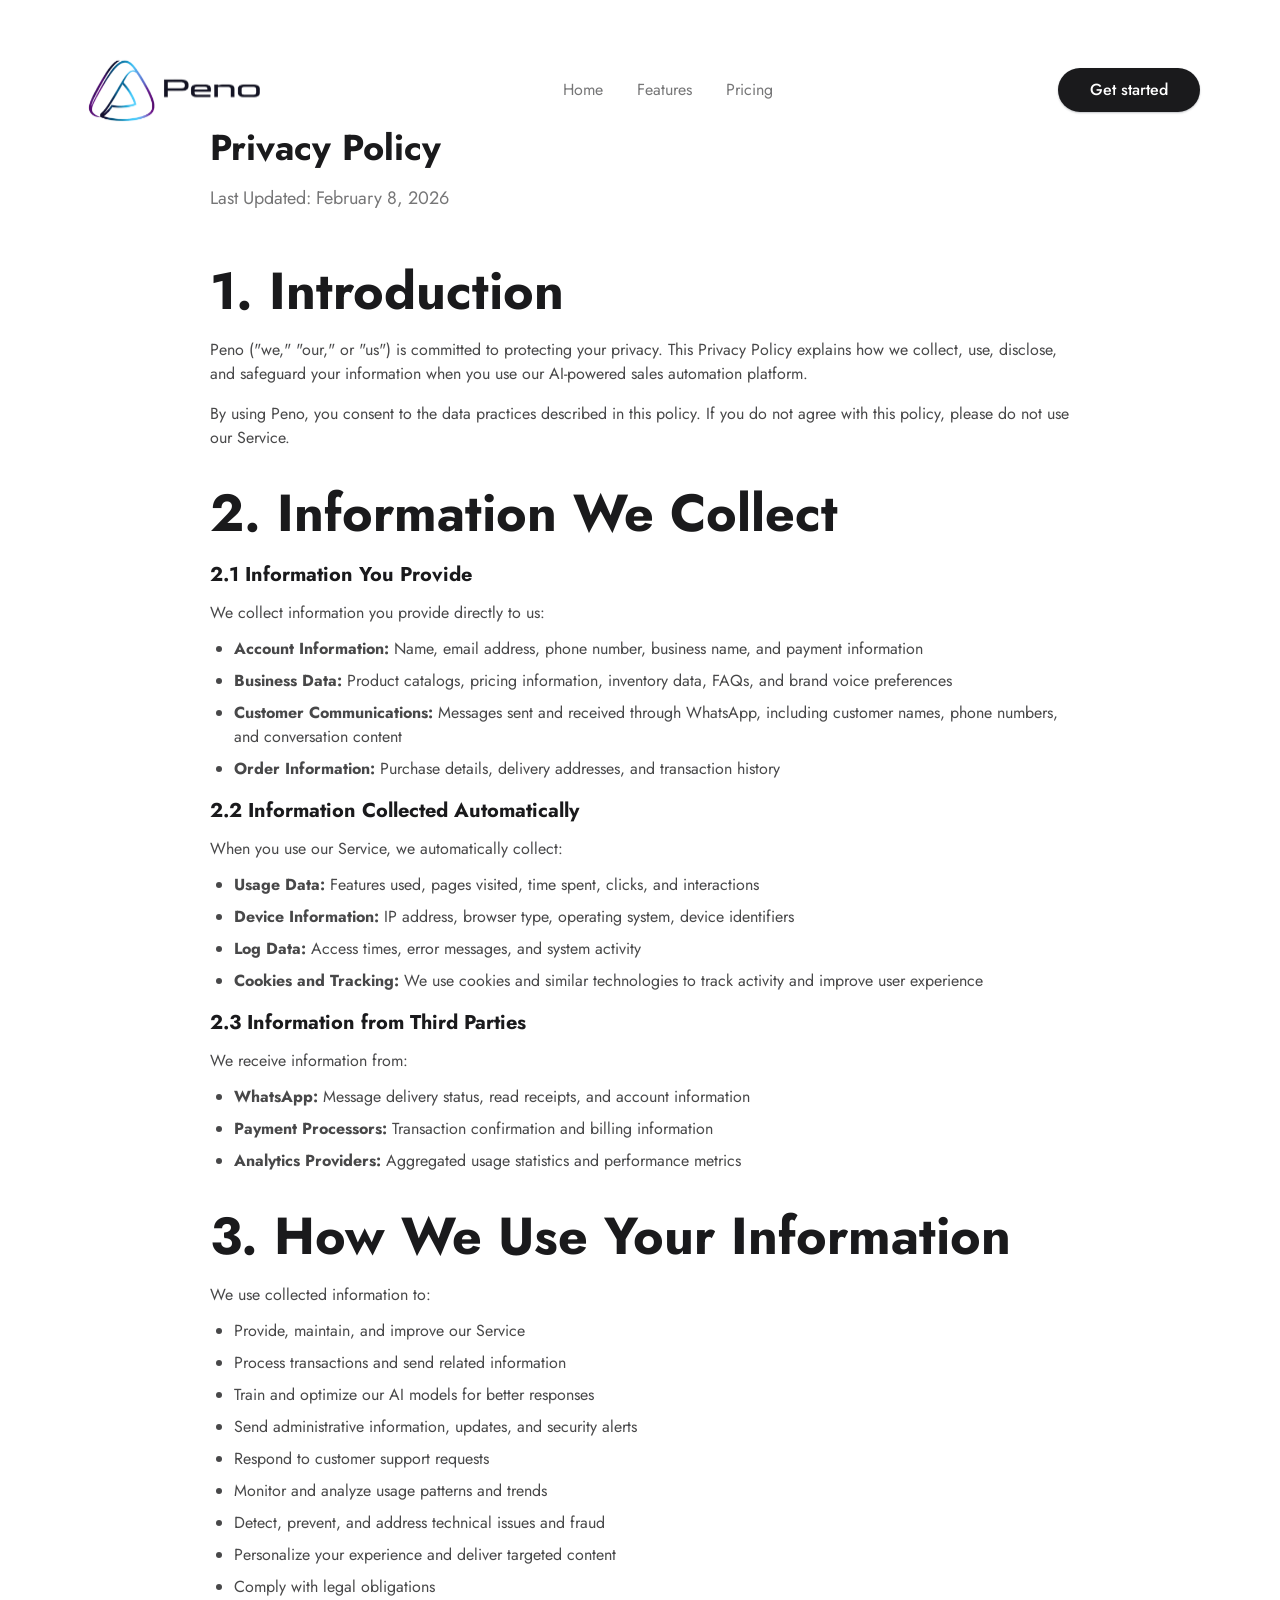
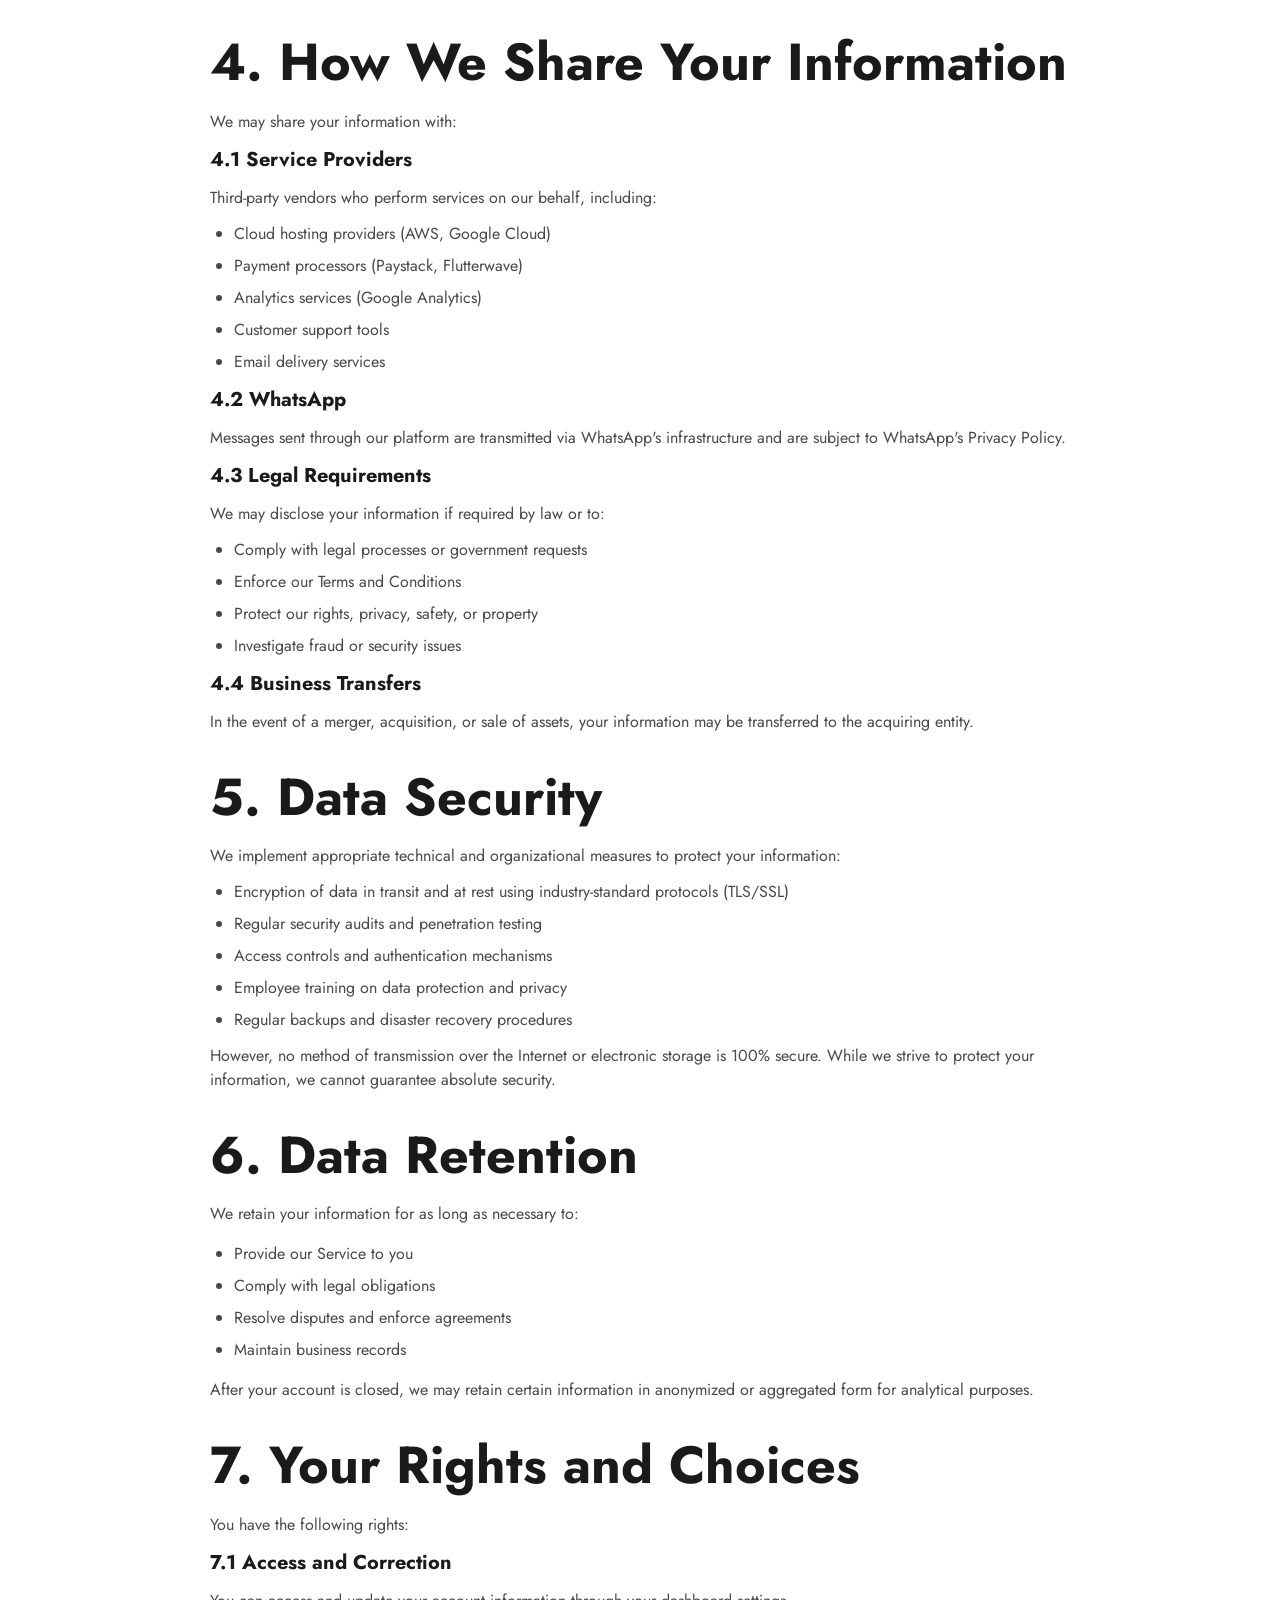
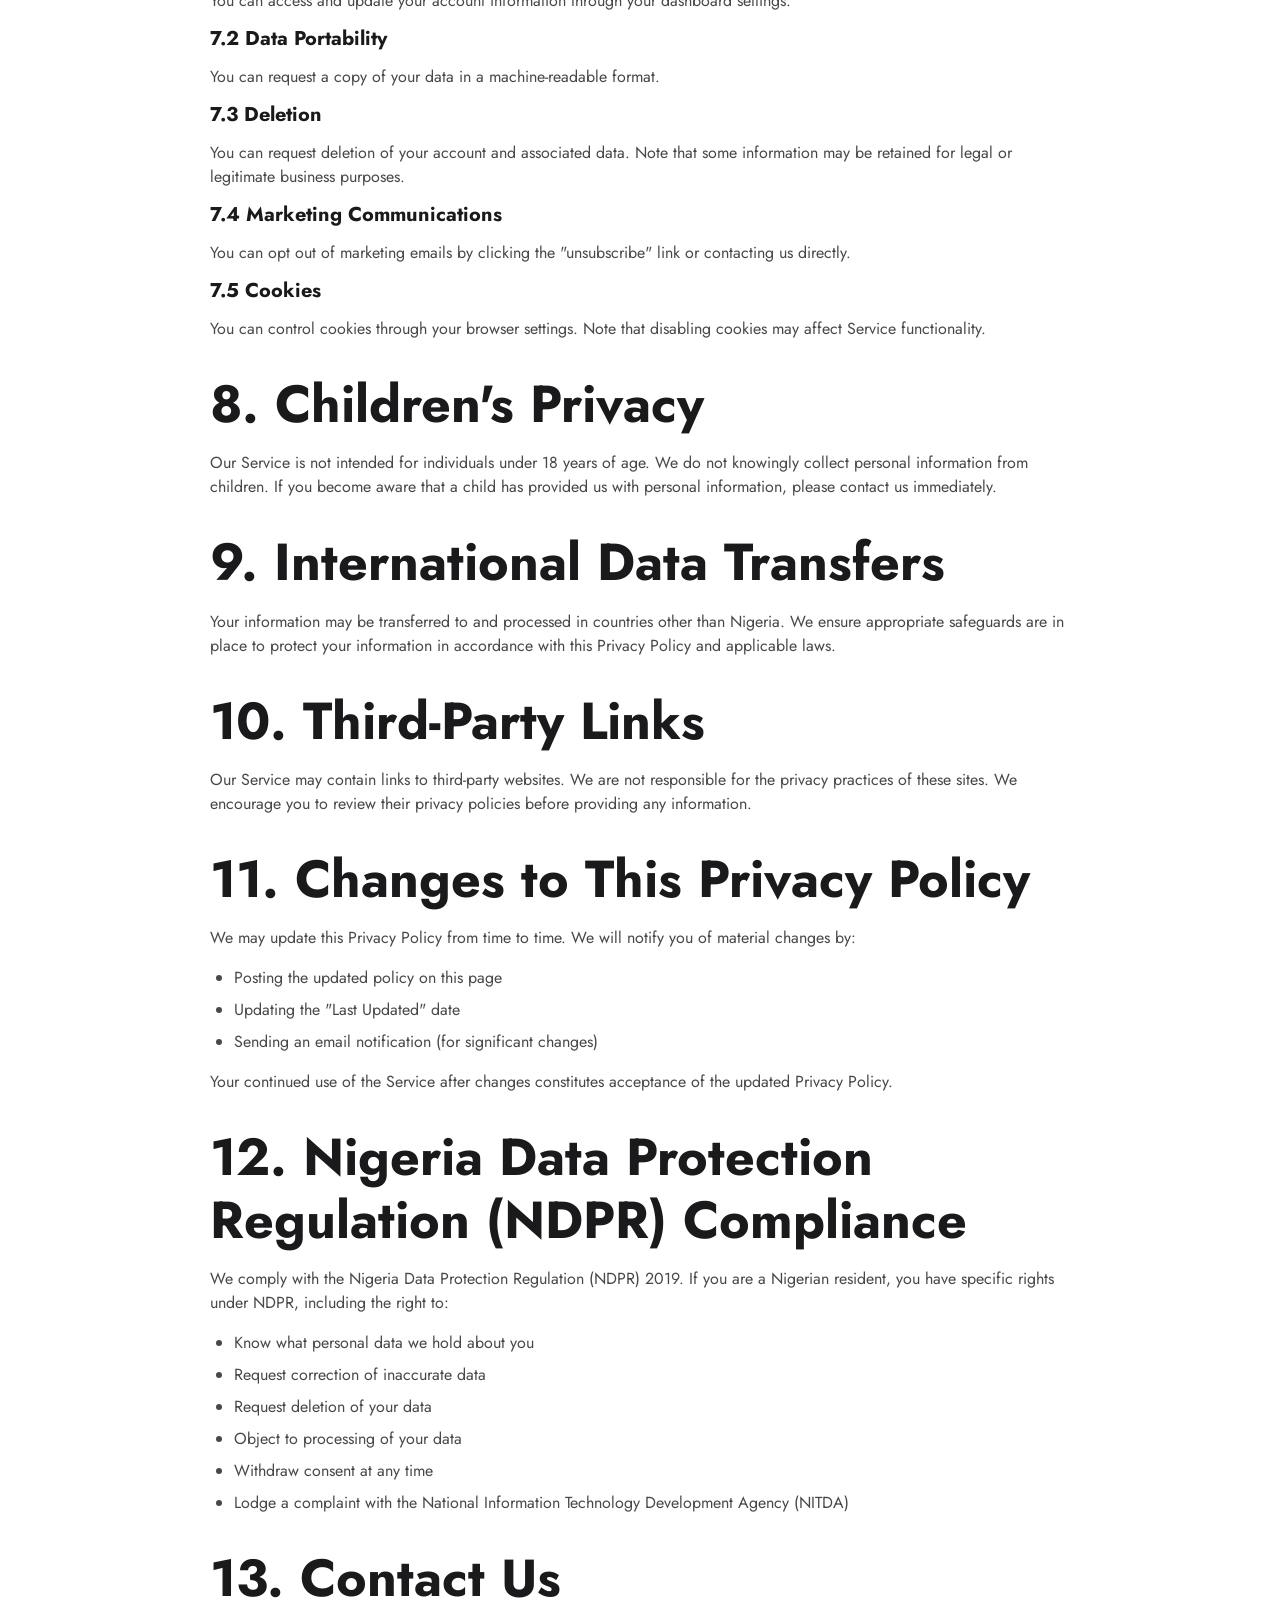
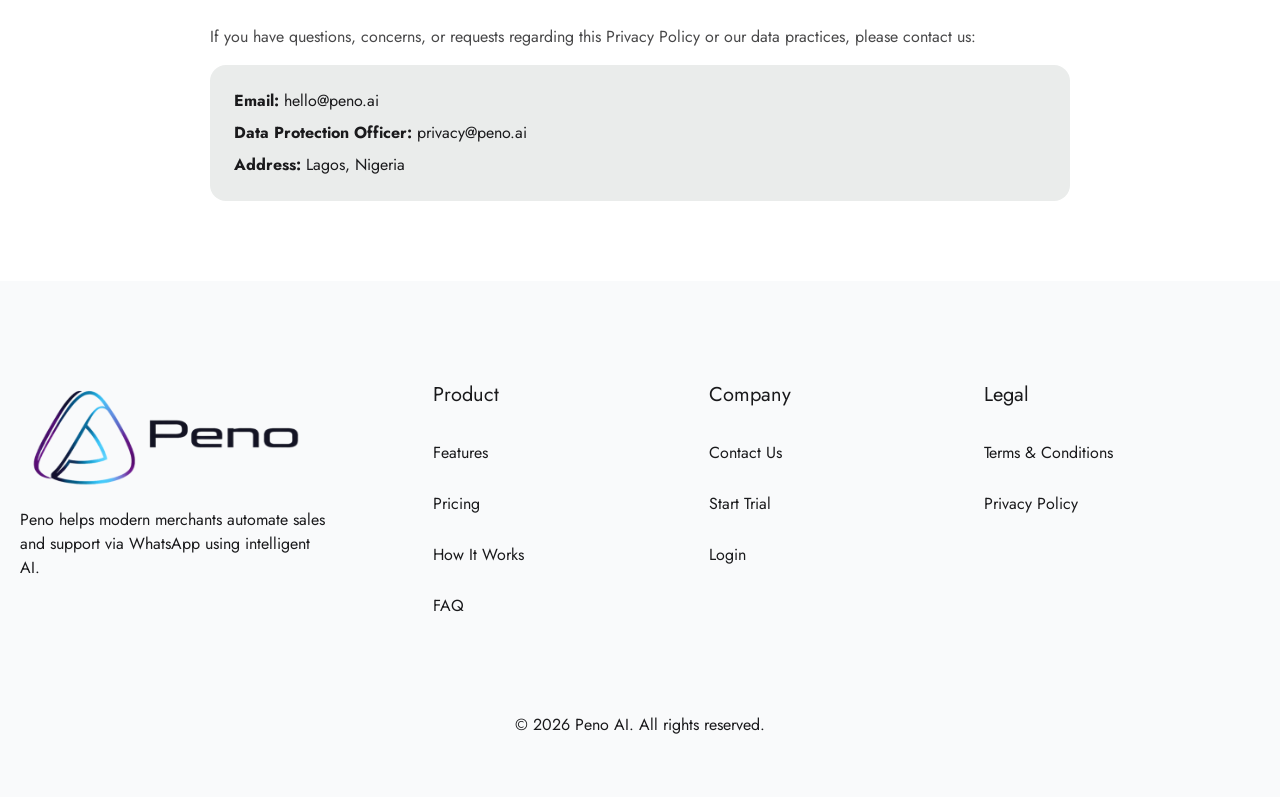
==== privacy.html @ 25784f5c "update" ====
<!DOCTYPE html>
<html lang="en" data-force-theme="light" class="light lenis lenis-smooth">
<head>
    <meta http-equiv="Content-Type" content="text/html; charset=UTF-8">
    
    <title>Privacy Policy | Peno AI</title>
    <meta name="title" content="Privacy Policy | Peno AI">
    <meta name="description" content="Learn how Peno collects, uses, and protects your personal information and business data.">
    <meta name="author" content="Peno Team">

    <link rel="icon" type="image/png" href="img/favicon-96x96.png" sizes="96x96">
    <link rel="icon" type="image/svg+xml" href="img/favicon.svg">
    <link rel="shortcut icon" href="img/favicon.ico">
    <link rel="apple-touch-icon" sizes="180x180" href="img/apple-touch-icon.png">
    <link rel="manifest" href="img/site.webmanifest">
    <link rel="preconnect" href="https://fonts.googleapis.com/">
    <link rel="preconnect" href="https://fonts.gstatic.com/" crossorigin="">
    <link href="css/css2" rel="stylesheet">
    
    <link rel="stylesheet" href="css/main.css">
</head>
<body class="bg-white">

    <!-- Header -->
    <header>
        <div class="header-one lp:!max-w-[1290px] has-top-nav fixed top-13.5 left-1/2 z-50 mx-auto flex w-full max-w-[350px] -translate-x-1/2 items-center justify-between rounded-full bg-white px-2.5 py-2.5 backdrop-blur-[25px] min-[425px]:max-w-[375px] min-[500px]:max-w-[450px] sm:max-w-[540px] md:max-w-[720px] lg:max-w-[960px] xl:max-w-[1140px] xl:py-0">
            <div>
                <a href="index.html">
                    <span class="sr-only">Home</span>
                    <figure class="hidden lg:block lg:max-w-[198px]">
                        <img src="img/Peno-logo.svg" alt="Peno">
                    </figure>
                    <figure class="block max-w-[44px] lg:hidden">
                        <img src="img/Peno-logo.svg" alt="Peno">
                    </figure>
                </a>
            </div>
            <nav class="hidden items-center xl:flex">
                <ul class="flex items-center">
                    <li class="nav-item relative cursor-pointer py-2.5">
                        <a href="index.html#home" class="hover:border-stroke-2 text-tagline-1 text-secondary/60 hover:text-secondary flex items-center gap-1 rounded-full border border-transparent px-4 py-2 font-normal transition-all duration-200">
                            <span>Home</span>
                        </a>
                    </li>
                    <li class="nav-item relative cursor-pointer py-2.5">
                        <a href="index.html#features" class="hover:border-stroke-2 text-tagline-1 text-secondary/60 hover:text-secondary flex items-center gap-1 rounded-full border border-transparent px-4 py-2 font-normal transition-all duration-200">
                            <span>Features</span>
                        </a>
                    </li>
                    <li class="nav-item relative cursor-pointer py-2.5">
                        <a href="index.html#pricing" class="hover:border-stroke-2 text-tagline-1 text-secondary/60 hover:text-secondary flex items-center gap-1 rounded-full border border-transparent px-4 py-2 font-normal transition-all duration-200">
                            <span>Pricing</span>
                        </a>
                    </li>
                </ul>
            </nav>

            <div class="hidden items-center justify-center xl:flex">
                <div class="group/btn-v2 mx-auto inline-block w-[85%] rounded-full transition-transform duration-500 ease-in-out md:mx-0 md:w-auto">
                    <a href="https://app.peno.ai/signup" class="btn-md-v2 btn-secondary-v2 group-hover/btn-v2:btn-primary-v2 mx-auto inline-flex h-12 w-full cursor-pointer items-center justify-center gap-1.5 rounded-full text-center font-medium text-nowrap transition-all duration-500 ease-in-out md:mx-0 md:h-auto md:w-auto px-8">
                        <span class="inline-block transition-transform duration-300 ease-in-out first-letter:uppercase">Get started</span>
                    </a>
                </div>
            </div>
        </div>
    </header>

    <main class="pt-32 pb-20">
        <div class="main-container max-w-[900px]">
            <div class="mb-12">
                <h1 class="font-jost font-semibold text-4xl md:text-5xl mb-4">Privacy Policy</h1>
                <p class="text-secondary/70 font-jost text-lg">Last Updated: February 8, 2026</p>
            </div>

            <div class="prose prose-lg max-w-none space-y-8">
                <section class="space-y-4">
                    <h2 class="font-jost font-semibold text-2xl md:text-3xl text-secondary">1. Introduction</h2>
                    <p class="font-jost text-secondary/80 leading-relaxed">
                        Peno ("we," "our," or "us") is committed to protecting your privacy. This Privacy Policy explains how we collect, use, disclose, and safeguard your information when you use our AI-powered sales automation platform.
                    </p>
                    <p class="font-jost text-secondary/80 leading-relaxed">
                        By using Peno, you consent to the data practices described in this policy. If you do not agree with this policy, please do not use our Service.
                    </p>
                </section>

                <section class="space-y-4">
                    <h2 class="font-jost font-semibold text-2xl md:text-3xl text-secondary">2. Information We Collect</h2>
                    
                    <div class="space-y-3">
                        <h3 class="font-jost font-semibold text-xl text-secondary">2.1 Information You Provide</h3>
                        <p class="font-jost text-secondary/80 leading-relaxed">We collect information you provide directly to us:</p>
                        <ul class="list-disc pl-6 space-y-2 font-jost text-secondary/80">
                            <li><strong>Account Information:</strong> Name, email address, phone number, business name, and payment information</li>
                            <li><strong>Business Data:</strong> Product catalogs, pricing information, inventory data, FAQs, and brand voice preferences</li>
                            <li><strong>Customer Communications:</strong> Messages sent and received through WhatsApp, including customer names, phone numbers, and conversation content</li>
                            <li><strong>Order Information:</strong> Purchase details, delivery addresses, and transaction history</li>
                        </ul>
                    </div>

                    <div class="space-y-3">
                        <h3 class="font-jost font-semibold text-xl text-secondary">2.2 Information Collected Automatically</h3>
                        <p class="font-jost text-secondary/80 leading-relaxed">When you use our Service, we automatically collect:</p>
                        <ul class="list-disc pl-6 space-y-2 font-jost text-secondary/80">
                            <li><strong>Usage Data:</strong> Features used, pages visited, time spent, clicks, and interactions</li>
                            <li><strong>Device Information:</strong> IP address, browser type, operating system, device identifiers</li>
                            <li><strong>Log Data:</strong> Access times, error messages, and system activity</li>
                            <li><strong>Cookies and Tracking:</strong> We use cookies and similar technologies to track activity and improve user experience</li>
                        </ul>
                    </div>

                    <div class="space-y-3">
                        <h3 class="font-jost font-semibold text-xl text-secondary">2.3 Information from Third Parties</h3>
                        <p class="font-jost text-secondary/80 leading-relaxed">We receive information from:</p>
                        <ul class="list-disc pl-6 space-y-2 font-jost text-secondary/80">
                            <li><strong>WhatsApp:</strong> Message delivery status, read receipts, and account information</li>
                            <li><strong>Payment Processors:</strong> Transaction confirmation and billing information</li>
                            <li><strong>Analytics Providers:</strong> Aggregated usage statistics and performance metrics</li>
                        </ul>
                    </div>
                </section>

                <section class="space-y-4">
                    <h2 class="font-jost font-semibold text-2xl md:text-3xl text-secondary">3. How We Use Your Information</h2>
                    <div class="space-y-3">
                        <p class="font-jost text-secondary/80 leading-relaxed">We use collected information to:</p>
                        <ul class="list-disc pl-6 space-y-2 font-jost text-secondary/80">
                            <li>Provide, maintain, and improve our Service</li>
                            <li>Process transactions and send related information</li>
                            <li>Train and optimize our AI models for better responses</li>
                            <li>Send administrative information, updates, and security alerts</li>
                            <li>Respond to customer support requests</li>
                            <li>Monitor and analyze usage patterns and trends</li>
                            <li>Detect, prevent, and address technical issues and fraud</li>
                            <li>Personalize your experience and deliver targeted content</li>
                            <li>Comply with legal obligations</li>
                        </ul>
                    </div>
                </section>

                <section class="space-y-4">
                    <h2 class="font-jost font-semibold text-2xl md:text-3xl text-secondary">4. How We Share Your Information</h2>
                    <div class="space-y-3">
                        <p class="font-jost text-secondary/80 leading-relaxed">We may share your information with:</p>
                        
                        <h3 class="font-jost font-semibold text-xl text-secondary">4.1 Service Providers</h3>
                        <p class="font-jost text-secondary/80 leading-relaxed">
                            Third-party vendors who perform services on our behalf, including:
                        </p>
                        <ul class="list-disc pl-6 space-y-2 font-jost text-secondary/80">
                            <li>Cloud hosting providers (AWS, Google Cloud)</li>
                            <li>Payment processors (Paystack, Flutterwave)</li>
                            <li>Analytics services (Google Analytics)</li>
                            <li>Customer support tools</li>
                            <li>Email delivery services</li>
                        </ul>

                        <h3 class="font-jost font-semibold text-xl text-secondary">4.2 WhatsApp</h3>
                        <p class="font-jost text-secondary/80 leading-relaxed">
                            Messages sent through our platform are transmitted via WhatsApp's infrastructure and are subject to WhatsApp's Privacy Policy.
                        </p>

                        <h3 class="font-jost font-semibold text-xl text-secondary">4.3 Legal Requirements</h3>
                        <p class="font-jost text-secondary/80 leading-relaxed">
                            We may disclose your information if required by law or to:
                        </p>
                        <ul class="list-disc pl-6 space-y-2 font-jost text-secondary/80">
                            <li>Comply with legal processes or government requests</li>
                            <li>Enforce our Terms and Conditions</li>
                            <li>Protect our rights, privacy, safety, or property</li>
                            <li>Investigate fraud or security issues</li>
                        </ul>

                        <h3 class="font-jost font-semibold text-xl text-secondary">4.4 Business Transfers</h3>
                        <p class="font-jost text-secondary/80 leading-relaxed">
                            In the event of a merger, acquisition, or sale of assets, your information may be transferred to the acquiring entity.
                        </p>
                    </div>
                </section>

                <section class="space-y-4">
                    <h2 class="font-jost font-semibold text-2xl md:text-3xl text-secondary">5. Data Security</h2>
                    <div class="space-y-3">
                        <p class="font-jost text-secondary/80 leading-relaxed">
                            We implement appropriate technical and organizational measures to protect your information:
                        </p>
                        <ul class="list-disc pl-6 space-y-2 font-jost text-secondary/80">
                            <li>Encryption of data in transit and at rest using industry-standard protocols (TLS/SSL)</li>
                            <li>Regular security audits and penetration testing</li>
                            <li>Access controls and authentication mechanisms</li>
                            <li>Employee training on data protection and privacy</li>
                            <li>Regular backups and disaster recovery procedures</li>
                        </ul>
                        <p class="font-jost text-secondary/80 leading-relaxed">
                            However, no method of transmission over the Internet or electronic storage is 100% secure. While we strive to protect your information, we cannot guarantee absolute security.
                        </p>
                    </div>
                </section>

                <section class="space-y-4">
                    <h2 class="font-jost font-semibold text-2xl md:text-3xl text-secondary">6. Data Retention</h2>
                    <p class="font-jost text-secondary/80 leading-relaxed">
                        We retain your information for as long as necessary to:
                    </p>
                    <ul class="list-disc pl-6 space-y-2 font-jost text-secondary/80">
                        <li>Provide our Service to you</li>
                        <li>Comply with legal obligations</li>
                        <li>Resolve disputes and enforce agreements</li>
                        <li>Maintain business records</li>
                    </ul>
                    <p class="font-jost text-secondary/80 leading-relaxed">
                        After your account is closed, we may retain certain information in anonymized or aggregated form for analytical purposes.
                    </p>
                </section>

                <section class="space-y-4">
                    <h2 class="font-jost font-semibold text-2xl md:text-3xl text-secondary">7. Your Rights and Choices</h2>
                    <div class="space-y-3">
                        <p class="font-jost text-secondary/80 leading-relaxed">You have the following rights:</p>
                        
                        <h3 class="font-jost font-semibold text-xl text-secondary">7.1 Access and Correction</h3>
                        <p class="font-jost text-secondary/80 leading-relaxed">
                            You can access and update your account information through your dashboard settings.
                        </p>

                        <h3 class="font-jost font-semibold text-xl text-secondary">7.2 Data Portability</h3>
                        <p class="font-jost text-secondary/80 leading-relaxed">
                            You can request a copy of your data in a machine-readable format.
                        </p>

                        <h3 class="font-jost font-semibold text-xl text-secondary">7.3 Deletion</h3>
                        <p class="font-jost text-secondary/80 leading-relaxed">
                            You can request deletion of your account and associated data. Note that some information may be retained for legal or legitimate business purposes.
                        </p>

                        <h3 class="font-jost font-semibold text-xl text-secondary">7.4 Marketing Communications</h3>
                        <p class="font-jost text-secondary/80 leading-relaxed">
                            You can opt out of marketing emails by clicking the "unsubscribe" link or contacting us directly.
                        </p>

                        <h3 class="font-jost font-semibold text-xl text-secondary">7.5 Cookies</h3>
                        <p class="font-jost text-secondary/80 leading-relaxed">
                            You can control cookies through your browser settings. Note that disabling cookies may affect Service functionality.
                        </p>
                    </div>
                </section>

                <section class="space-y-4">
                    <h2 class="font-jost font-semibold text-2xl md:text-3xl text-secondary">8. Children's Privacy</h2>
                    <p class="font-jost text-secondary/80 leading-relaxed">
                        Our Service is not intended for individuals under 18 years of age. We do not knowingly collect personal information from children. If you become aware that a child has provided us with personal information, please contact us immediately.
                    </p>
                </section>

                <section class="space-y-4">
                    <h2 class="font-jost font-semibold text-2xl md:text-3xl text-secondary">9. International Data Transfers</h2>
                    <p class="font-jost text-secondary/80 leading-relaxed">
                        Your information may be transferred to and processed in countries other than Nigeria. We ensure appropriate safeguards are in place to protect your information in accordance with this Privacy Policy and applicable laws.
                    </p>
                </section>

                <section class="space-y-4">
                    <h2 class="font-jost font-semibold text-2xl md:text-3xl text-secondary">10. Third-Party Links</h2>
                    <p class="font-jost text-secondary/80 leading-relaxed">
                        Our Service may contain links to third-party websites. We are not responsible for the privacy practices of these sites. We encourage you to review their privacy policies before providing any information.
                    </p>
                </section>

                <section class="space-y-4">
                    <h2 class="font-jost font-semibold text-2xl md:text-3xl text-secondary">11. Changes to This Privacy Policy</h2>
                    <p class="font-jost text-secondary/80 leading-relaxed">
                        We may update this Privacy Policy from time to time. We will notify you of material changes by:
                    </p>
                    <ul class="list-disc pl-6 space-y-2 font-jost text-secondary/80">
                        <li>Posting the updated policy on this page</li>
                        <li>Updating the "Last Updated" date</li>
                        <li>Sending an email notification (for significant changes)</li>
                    </ul>
                    <p class="font-jost text-secondary/80 leading-relaxed">
                        Your continued use of the Service after changes constitutes acceptance of the updated Privacy Policy.
                    </p>
                </section>

                <section class="space-y-4">
                    <h2 class="font-jost font-semibold text-2xl md:text-3xl text-secondary">12. Nigeria Data Protection Regulation (NDPR) Compliance</h2>
                    <p class="font-jost text-secondary/80 leading-relaxed">
                        We comply with the Nigeria Data Protection Regulation (NDPR) 2019. If you are a Nigerian resident, you have specific rights under NDPR, including the right to:
                    </p>
                    <ul class="list-disc pl-6 space-y-2 font-jost text-secondary/80">
                        <li>Know what personal data we hold about you</li>
                        <li>Request correction of inaccurate data</li>
                        <li>Request deletion of your data</li>
                        <li>Object to processing of your data</li>
                        <li>Withdraw consent at any time</li>
                        <li>Lodge a complaint with the National Information Technology Development Agency (NITDA)</li>
                    </ul>
                </section>

                <section class="space-y-4">
                    <h2 class="font-jost font-semibold text-2xl md:text-3xl text-secondary">13. Contact Us</h2>
                    <p class="font-jost text-secondary/80 leading-relaxed">
                        If you have questions, concerns, or requests regarding this Privacy Policy or our data practices, please contact us:
                    </p>
                    <div class="bg-background-12 p-6 rounded-2xl space-y-2">
                        <p class="font-jost text-secondary"><strong>Email:</strong> hello@peno.ai</p>
                        <p class="font-jost text-secondary"><strong>Data Protection Officer:</strong> privacy@peno.ai</p>
                        <p class="font-jost text-secondary"><strong>Address:</strong> Lagos, Nigeria</p>
                    </div>
                </section>
            </div>
        </div>
    </main>

    <!-- Footer -->
    <footer class="footer footer-three bg-background-2 relative overflow-hidden">
        <div class="main-container">
            <div class="grid grid-cols-12 justify-between gap-x-0 gap-y-16 pt-16 pb-16 lg:gap-x-8 xl:gap-x-0 xl:pt-[100px]">
                <div class="col-span-12 lg:col-span-4">
                    <div class="xl:max-w-[306px]">
                        <figure>
                            <img src="img/Peno-logo.svg" alt="Peno">
                        </figure>
                        <p class="text-secondary mt-4 mb-7">
                            Peno helps modern merchants automate sales and support via WhatsApp using intelligent AI.
                        </p>
                    </div>
                </div>
                <div class="col-span-12 grid grid-cols-12 gap-x-0 gap-y-8 lg:col-span-8">
                    <div class="col-span-12 md:col-span-4">
                        <div class="space-y-8">
                            <p class="sm:text-heading-6 text-tagline-1 text-secondary font-normal">Product</p>
                            <ul class="space-y-5">
                                <li><a href="index.html#features" class="footer-link-v2">Features</a></li>
                                <li><a href="index.html#pricing" class="footer-link-v2">Pricing</a></li>
                                <li><a href="index.html#how-it-works" class="footer-link-v2">How It Works</a></li>
                                <li><a href="index.html#faq" class="footer-link-v2">FAQ</a></li>
                            </ul>
                        </div>
                    </div>
                    <div class="col-span-12 md:col-span-4">
                        <div class="space-y-8">
                            <p class="sm:text-heading-6 text-tagline-1 text-secondary font-normal">Company</p>
                            <ul class="space-y-5">
                                <li><a href="mailto:hello@peno.ai" class="footer-link-v2">Contact Us</a></li>
                                <li><a href="https://app.peno.ai/signup" class="footer-link-v2">Start Trial</a></li>
                                <li><a href="https://app.peno.ai" class="footer-link-v2">Login</a></li>
                            </ul>
                        </div>
                    </div>
                    <div class="col-span-12 md:col-span-4">
                        <div class="space-y-8">
                            <p class="sm:text-heading-6 text-tagline-1 text-secondary font-normal">Legal</p>
                            <ul class="space-y-5">
                                <li><a href="terms.html" class="footer-link-v2">Terms & Conditions</a></li>
                                <li><a href="privacy.html" class="footer-link-v2">Privacy Policy</a></li>
                            </ul>
                        </div>
                    </div>
                </div>
            </div>
            <div class="relative overflow-hidden pt-6 pb-[60px] text-center">
                <div class="footer-divider bg-stroke-2 absolute top-0 right-0 left-0 mx-auto h-px w-0 origin-center"></div>
                <p class="text-secondary">© 2026 Peno AI. All rights reserved.</p>
            </div>
        </div>
    </footer>

    <script src="js/main.js"></script>
</body>
</html>
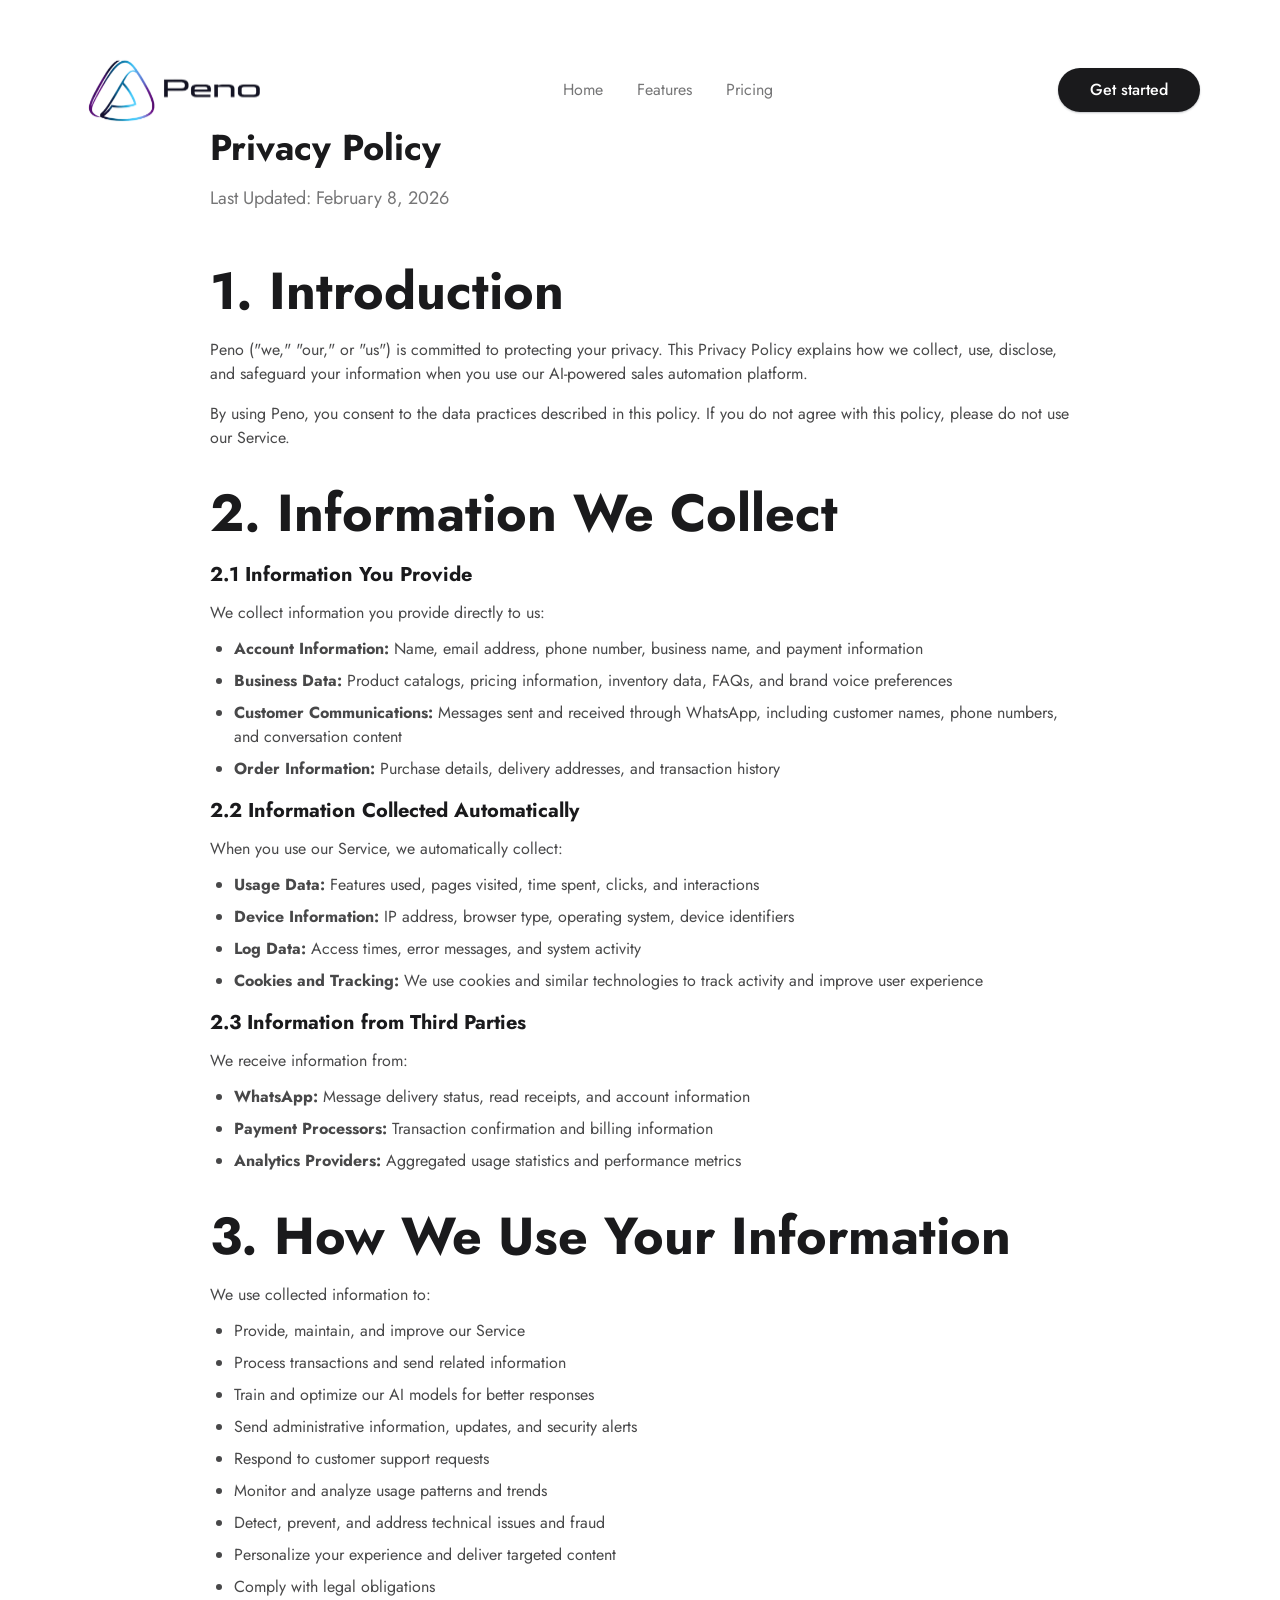
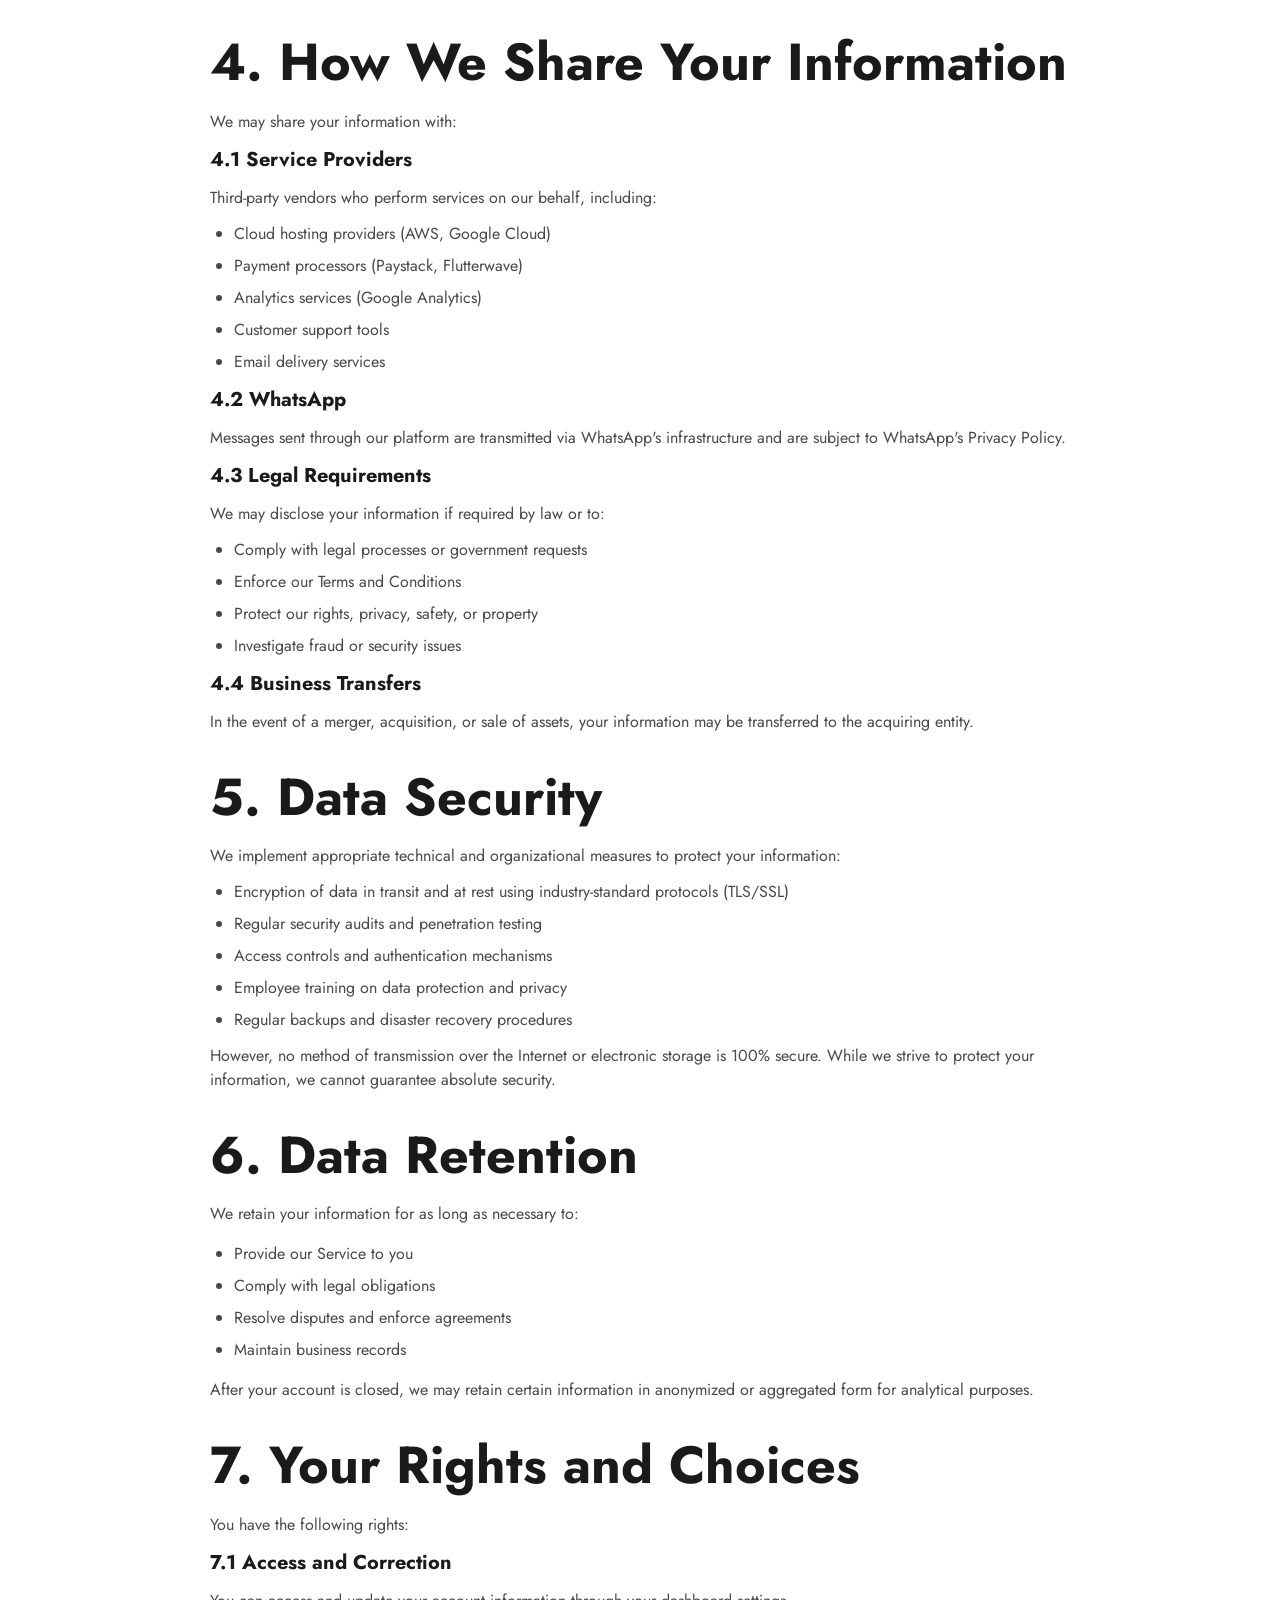
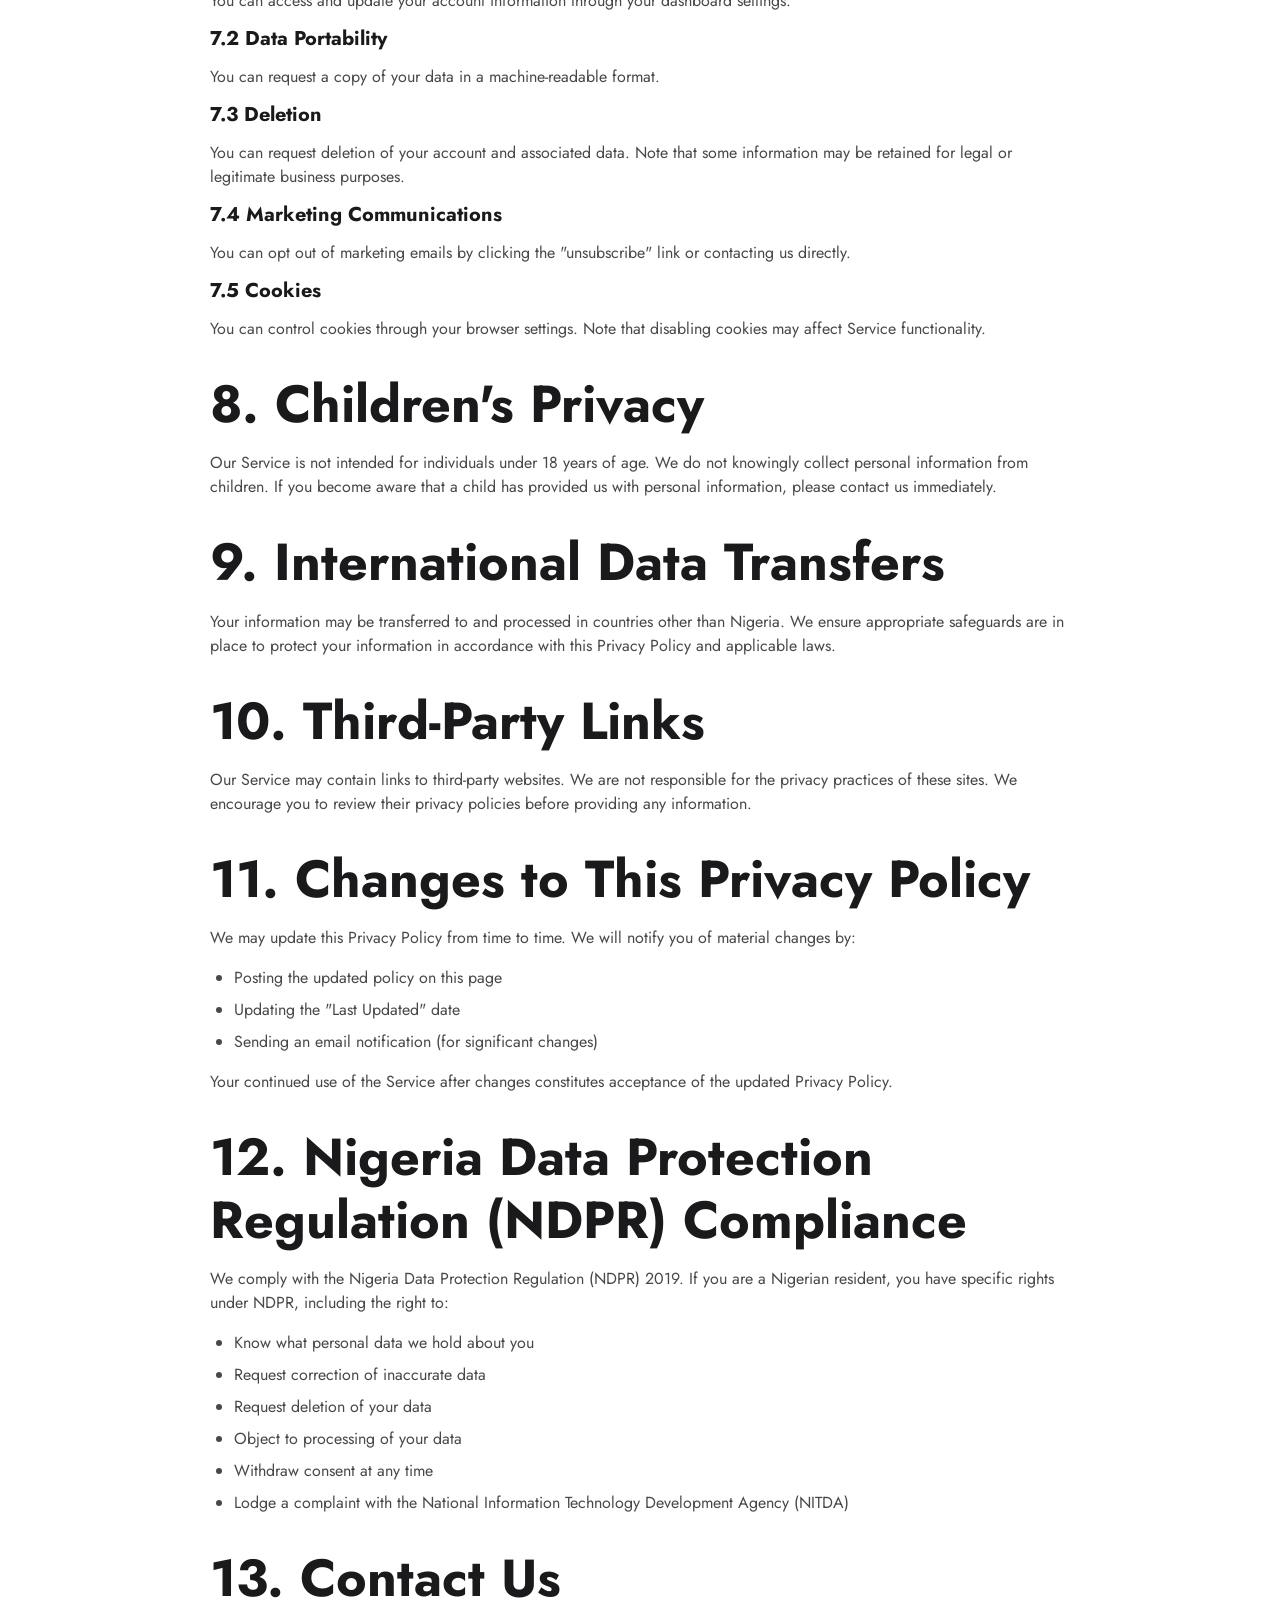
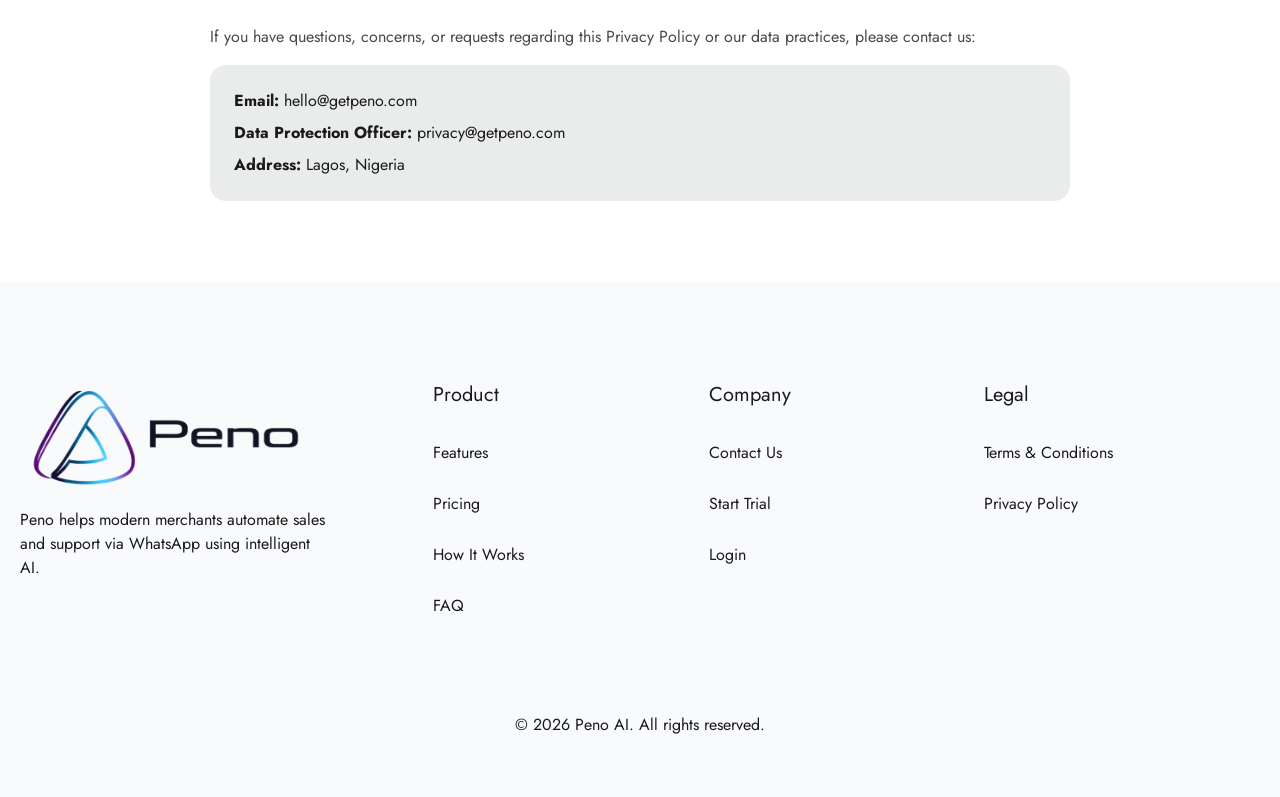
==== commit d0103f8b: "update" ====
--- a/privacy.html
+++ b/privacy.html
@@ -7,6 +7,9 @@
     <meta name="title" content="Privacy Policy | Peno AI">
     <meta name="description" content="Learn how Peno collects, uses, and protects your personal information and business data.">
     <meta name="author" content="Peno Team">
+
+    <meta name="viewport" content="width=device-width, initial-scale=1.0">
+
 
     <link rel="icon" type="image/png" href="img/favicon-96x96.png" sizes="96x96">
     <link rel="icon" type="image/svg+xml" href="img/favicon.svg">
@@ -57,7 +60,7 @@
 
             <div class="hidden items-center justify-center xl:flex">
                 <div class="group/btn-v2 mx-auto inline-block w-[85%] rounded-full transition-transform duration-500 ease-in-out md:mx-0 md:w-auto">
-                    <a href="https://app.peno.ai/signup" class="btn-md-v2 btn-secondary-v2 group-hover/btn-v2:btn-primary-v2 mx-auto inline-flex h-12 w-full cursor-pointer items-center justify-center gap-1.5 rounded-full text-center font-medium text-nowrap transition-all duration-500 ease-in-out md:mx-0 md:h-auto md:w-auto px-8">
+                    <a href="https://app.getpeno.com/signup" class="btn-md-v2 btn-secondary-v2 group-hover/btn-v2:btn-primary-v2 mx-auto inline-flex h-12 w-full cursor-pointer items-center justify-center gap-1.5 rounded-full text-center font-medium text-nowrap transition-all duration-500 ease-in-out md:mx-0 md:h-auto md:w-auto px-8">
                         <span class="inline-block transition-transform duration-300 ease-in-out first-letter:uppercase">Get started</span>
                     </a>
                 </div>
@@ -301,8 +304,8 @@
                         If you have questions, concerns, or requests regarding this Privacy Policy or our data practices, please contact us:
                     </p>
                     <div class="bg-background-12 p-6 rounded-2xl space-y-2">
-                        <p class="font-jost text-secondary"><strong>Email:</strong> hello@peno.ai</p>
-                        <p class="font-jost text-secondary"><strong>Data Protection Officer:</strong> privacy@peno.ai</p>
+                        <p class="font-jost text-secondary"><strong>Email:</strong> hello@getpeno.com</p>
+                        <p class="font-jost text-secondary"><strong>Data Protection Officer:</strong> privacy@getpeno.com</p>
                         <p class="font-jost text-secondary"><strong>Address:</strong> Lagos, Nigeria</p>
                     </div>
                 </section>
@@ -340,9 +343,9 @@
                         <div class="space-y-8">
                             <p class="sm:text-heading-6 text-tagline-1 text-secondary font-normal">Company</p>
                             <ul class="space-y-5">
-                                <li><a href="mailto:hello@peno.ai" class="footer-link-v2">Contact Us</a></li>
-                                <li><a href="https://app.peno.ai/signup" class="footer-link-v2">Start Trial</a></li>
-                                <li><a href="https://app.peno.ai" class="footer-link-v2">Login</a></li>
+                                <li><a href="mailto:hello@getpeno.com" class="footer-link-v2">Contact Us</a></li>
+                                <li><a href="https://app.getpeno.com/signup" class="footer-link-v2">Start Trial</a></li>
+                                <li><a href="https://app.getpeno.com" class="footer-link-v2">Login</a></li>
                             </ul>
                         </div>
                     </div>
